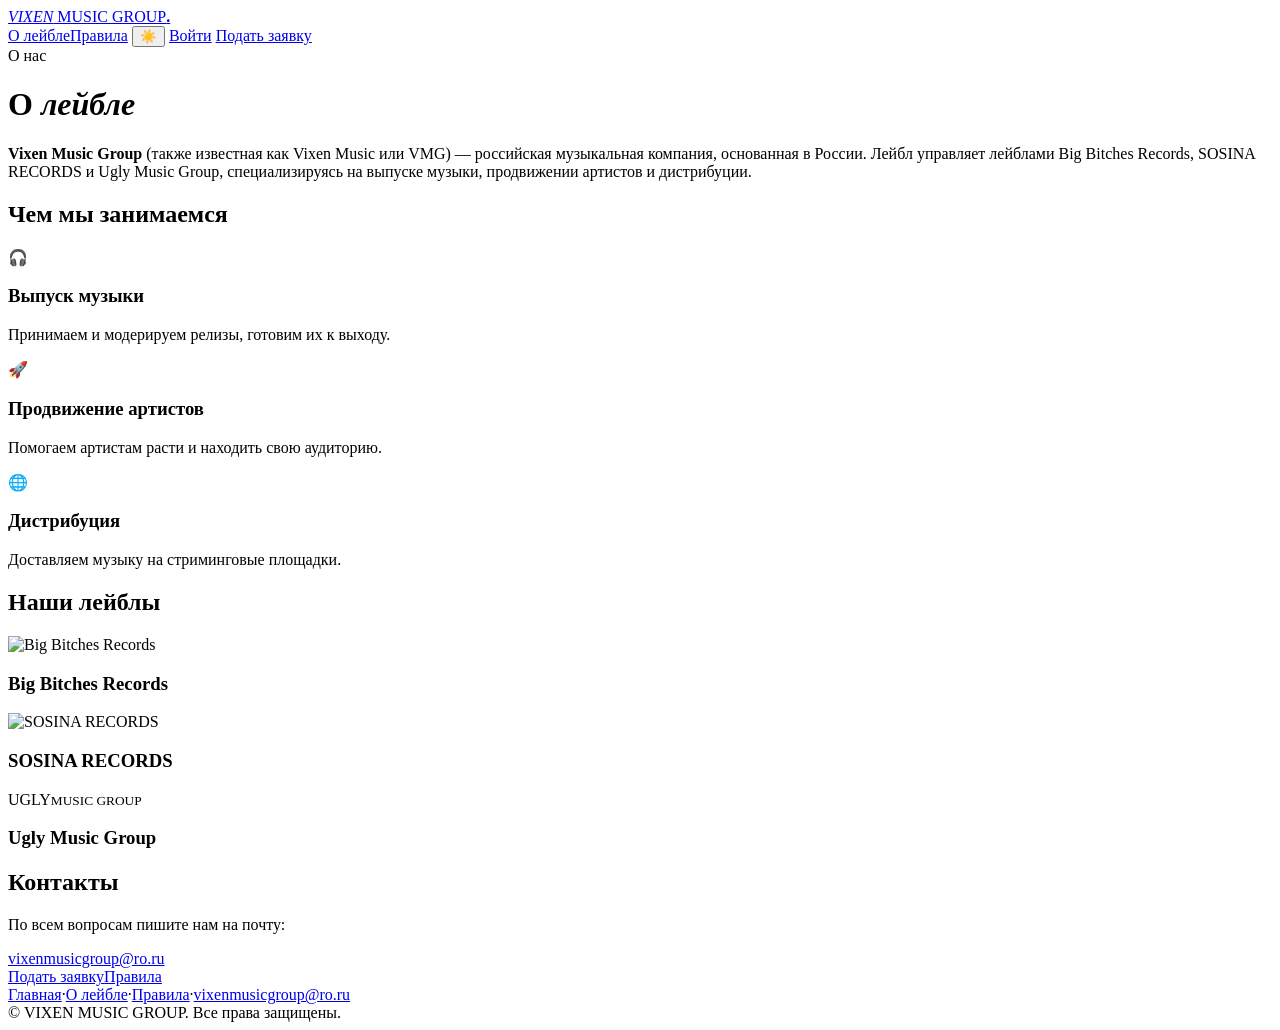
==== about.html @ 3c82d116 "Create about.html" ====
<!DOCTYPE html>
<html lang="ru">
<head>
<meta charset="utf-8">
<meta name="viewport" content="width=device-width, initial-scale=1">
<title>О лейбле — VIXEN MUSIC GROUP</title>
<script>try{document.documentElement.dataset.theme=localStorage.getItem("theme")||"dark"}catch(e){document.documentElement.dataset.theme="dark"}</script>
<link rel="stylesheet" href="https://fonts.googleapis.com/css2?family=Unbounded:wght@500;700;900&family=Inter:wght@400;500;600&display=swap">
<link rel="stylesheet" href="site.css">
</head>
<body>
<nav>
  <a href="index.html" class="brand"><i>VIXEN</i> MUSIC GROUP<b>.</b></a>
  <div class="links">
    <a href="about.html">О лейбле</a><a href="rules.html">Правила</a>
    <button class="btn btn-o sm" id="themeBtn" aria-label="Сменить тему">☀️</button>
    <a href="index.html#login" class="btn btn-o sm">Войти</a>
    <a href="index.html#apply" class="btn btn-y sm">Подать заявку</a>
  </div>
</nav>

<header class="ph"><span class="tag">О нас</span><h1>О <em>лейбле</em></h1></header>

<section><div class="lead rv"><p><b>Vixen Music Group</b> (также известная как Vixen Music или VMG) — российская музыкальная компания, основанная в России. Лейбл управляет лейблами Big Bitches Records, SOSINA RECORDS и Ugly Music Group, специализируясь на выпуске музыки, продвижении артистов и дистрибуции.</p></div></section>

<section>
  <h2 class="rv">Чем мы занимаемся</h2>
  <div class="grid">
    <div class="card rv"><div class="ic">🎧</div><h3>Выпуск музыки</h3><p>Принимаем и модерируем релизы, готовим их к выходу.</p></div>
    <div class="card rv"><div class="ic">🚀</div><h3>Продвижение артистов</h3><p>Помогаем артистам расти и находить свою аудиторию.</p></div>
    <div class="card rv"><div class="ic">🌐</div><h3>Дистрибуция</h3><p>Доставляем музыку на стриминговые площадки.</p></div>
  </div>
</section>

<section>
  <h2 class="rv">Наши лейблы</h2>
  <div class="grid">
    <div class="lbl rv"><div class="lg"><img src="logos/big-bitches-records.png" alt="Big Bitches Records" style="max-width:230px"></div><h3>Big Bitches Records</h3></div>
    <div class="lbl rv"><div class="lg"><img src="logos/sosina-records.png" alt="SOSINA RECORDS"></div><h3>SOSINA RECORDS</h3></div>
    <div class="lbl rv"><div class="lg ug"><span>UGLY<small>MUSIC GROUP</small></span></div><h3>Ugly Music Group</h3></div>
  </div>
</section>

<section id="contacts"><div class="band rv">
  <h2>Контакты</h2>
  <p>По всем вопросам пишите нам на почту:</p>
  <a class="m" href="mailto:vixenmusicgroup@ro.ru">vixenmusicgroup@ro.ru</a>
  <div class="row"><a href="index.html#apply" class="btn btn-y">Подать заявку</a><a href="rules.html" class="btn btn-o">Правила</a></div>
</div></section>

<footer><a href="index.html">Главная</a>·<a href="about.html">О лейбле</a>·<a href="rules.html">Правила</a>·<a href="mailto:vixenmusicgroup@ro.ru">vixenmusicgroup@ro.ru</a><br>© <span id="yr"></span> VIXEN MUSIC GROUP. Все права защищены.</footer>
<script src="site.js"></script>
</body>
</html>
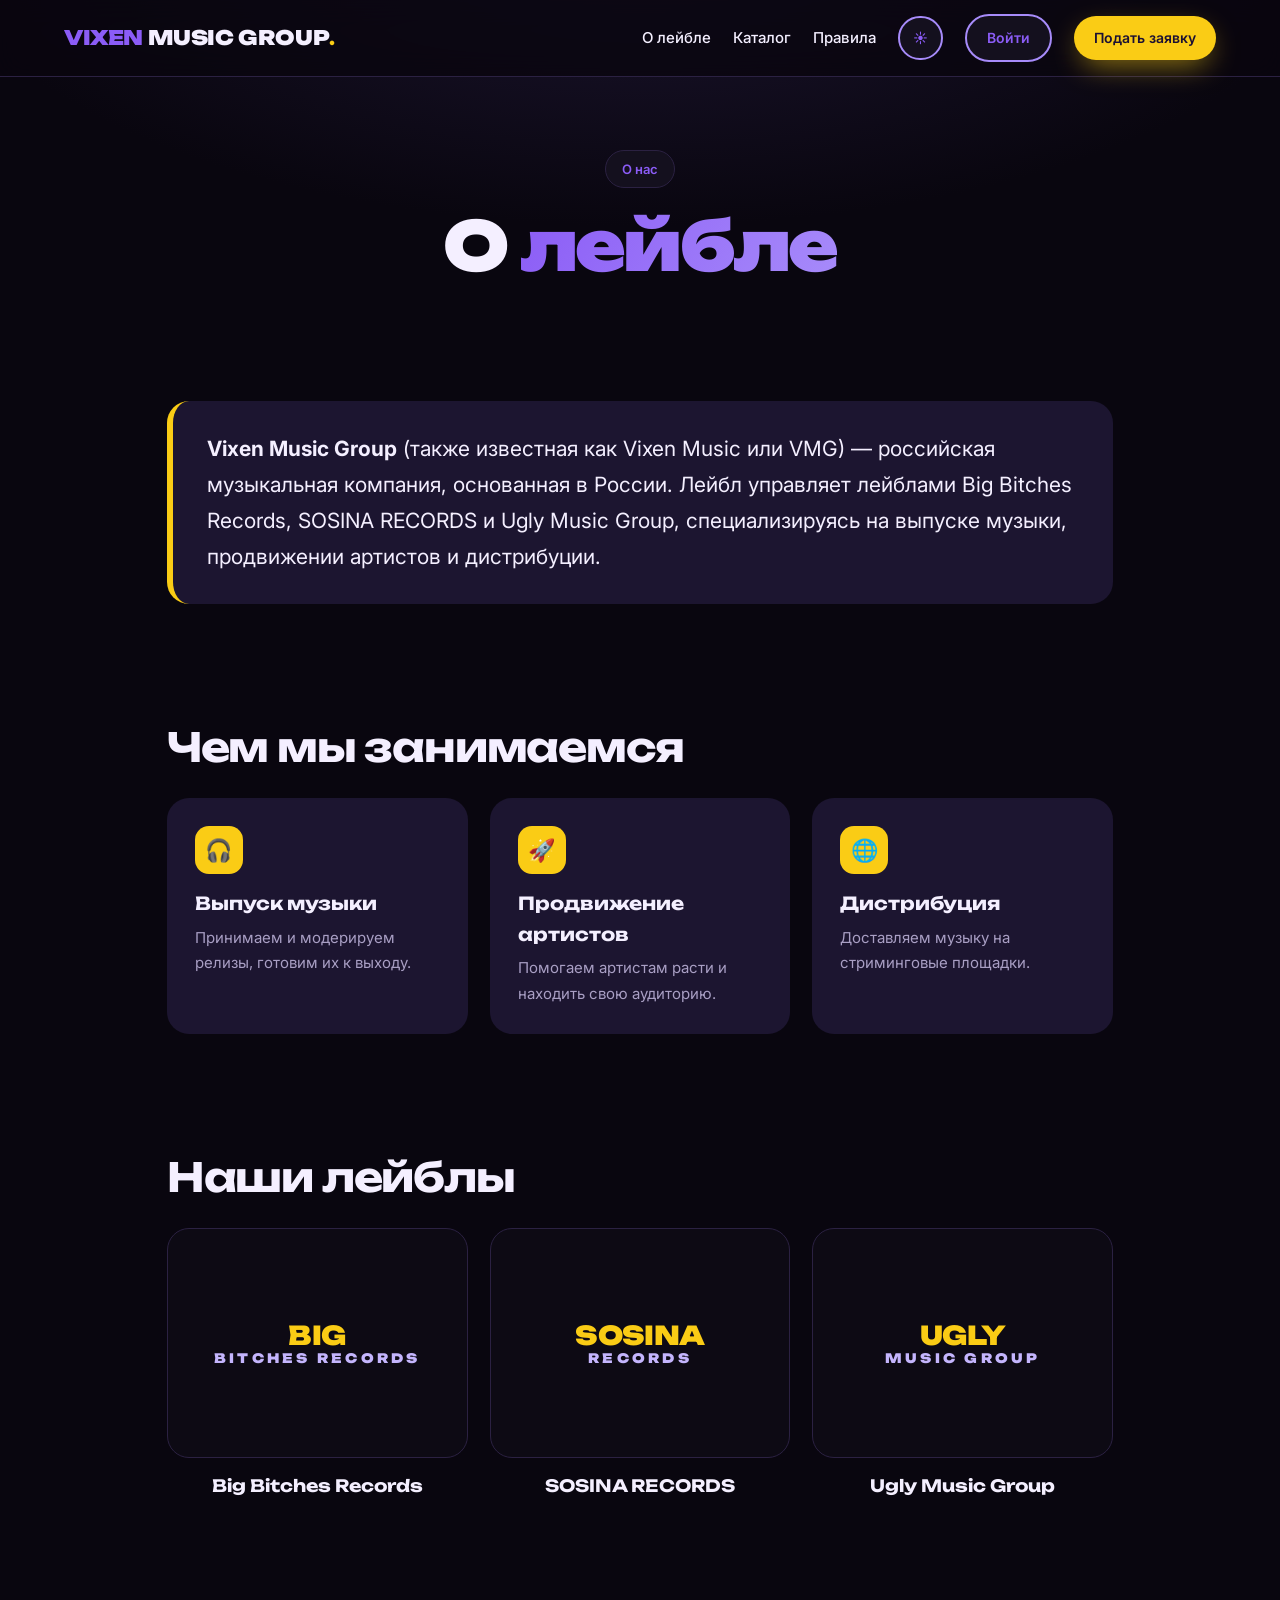
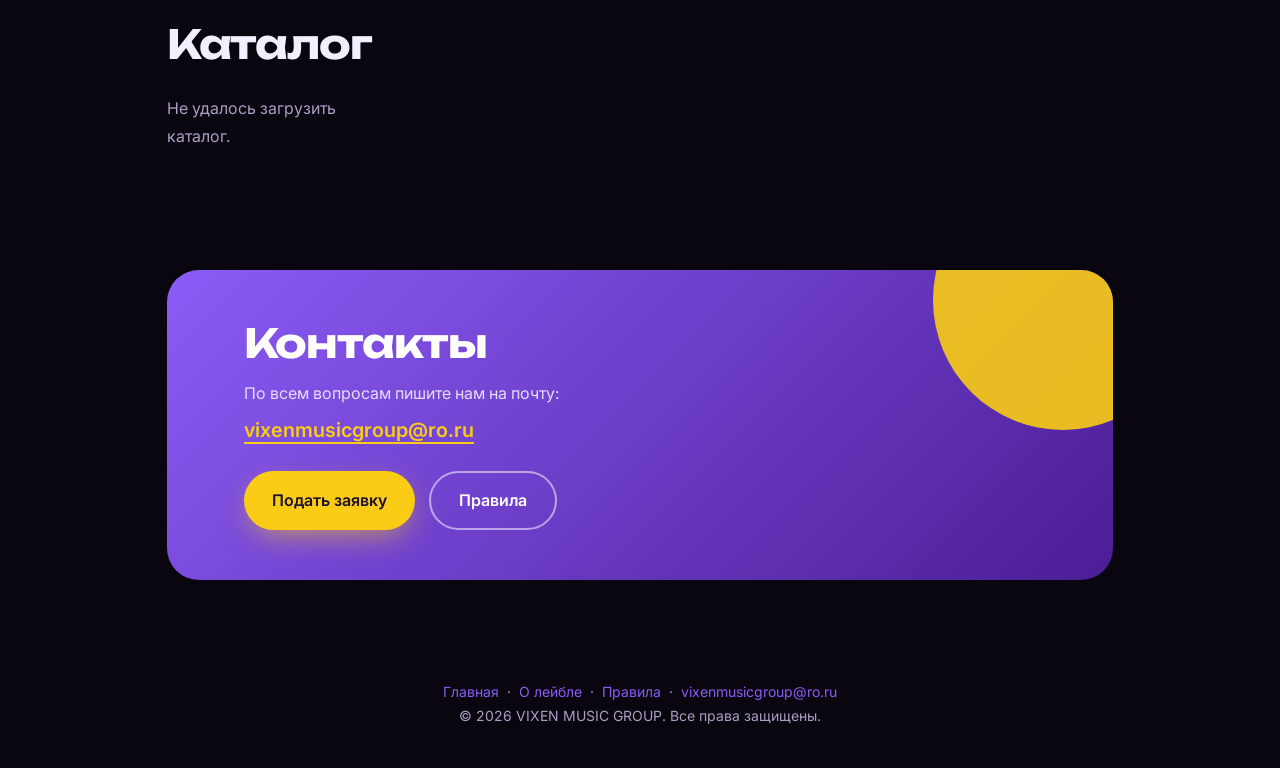
==== commit 6543c496: "Update about.html" ====
--- a/about.html
+++ b/about.html
@@ -12,7 +12,7 @@
 <nav>
   <a href="index.html" class="brand"><i>VIXEN</i> MUSIC GROUP<b>.</b></a>
   <div class="links">
-    <a href="about.html">О лейбле</a><a href="rules.html">Правила</a>
+    <a href="about.html">О лейбле</a><a href="about.html#catalog">Каталог</a><a href="rules.html">Правила</a>
     <button class="btn btn-o sm" id="themeBtn" aria-label="Сменить тему">☀️</button>
     <a href="index.html#login" class="btn btn-o sm">Войти</a>
     <a href="index.html#apply" class="btn btn-y sm">Подать заявку</a>
@@ -35,10 +35,15 @@
 <section>
   <h2 class="rv">Наши лейблы</h2>
   <div class="grid">
-    <div class="lbl rv"><div class="lg"><img src="logos/big-bitches-records.png" alt="Big Bitches Records" style="max-width:230px"></div><h3>Big Bitches Records</h3></div>
-    <div class="lbl rv"><div class="lg"><img src="logos/sosina-records.png" alt="SOSINA RECORDS"></div><h3>SOSINA RECORDS</h3></div>
+    <div class="lbl rv"><div class="lg ug"><span>BIG<small>BITCHES RECORDS</small></span></div><h3>Big Bitches Records</h3></div>
+    <div class="lbl rv"><div class="lg ug"><span>SOSINA<small>RECORDS</small></span></div><h3>SOSINA RECORDS</h3></div>
     <div class="lbl rv"><div class="lg ug"><span>UGLY<small>MUSIC GROUP</small></span></div><h3>Ugly Music Group</h3></div>
   </div>
+</section>
+
+<section id="catalog">
+  <h2>Каталог</h2>
+  <div class="catg" id="catGrid"><p class="emp">Загружаем каталог…</p></div>
 </section>
 
 <section id="contacts"><div class="band rv">
@@ -50,5 +55,16 @@
 
 <footer><a href="index.html">Главная</a>·<a href="about.html">О лейбле</a>·<a href="rules.html">Правила</a>·<a href="mailto:vixenmusicgroup@ro.ru">vixenmusicgroup@ro.ru</a><br>© <span id="yr"></span> VIXEN MUSIC GROUP. Все права защищены.</footer>
 <script src="site.js"></script>
+<script>
+(function(){
+  var URL_="https://eoxtvbnbdxukrgmgembx.supabase.co",KEY="sb_publishable_FYrTrkHQ76ITOKJCQnDepw_u95N7BTT",g=document.getElementById("catGrid");
+  function e(s){return String(s==null?"":s).replace(/[&<>"']/g,function(c){return{"&":"&amp;","<":"&lt;",">":"&gt;",'"':"&quot;","'":"&#39;"}[c]})}
+  fetch(URL_+"/rest/v1/catalog?select=*&order=release_date.desc",{headers:{apikey:KEY}}).then(function(r){return r.json()}).then(function(d){
+    if(!Array.isArray(d)||!d.length){g.innerHTML='<p class="emp">Каталог скоро пополнится.</p>';return}
+    g.innerHTML=d.map(function(c){var link=/^https?:\/\//i.test(c.bandlink)?c.bandlink:"#",dt=new Date(c.release_date).toLocaleDateString("ru-RU",{day:"numeric",month:"long",year:"numeric"});
+      return '<div class="cat"><img src="'+URL_+'/storage/v1/object/public/catalog/'+encodeURIComponent(c.cover_path)+'" alt="'+e(c.title)+'" loading="lazy"><div><h3>'+e(c.title)+'</h3><p>'+e(c.artist)+'</p><p>'+dt+'</p><a href="'+e(link)+'" target="_blank" rel="noopener">Слушать на BandLink →</a></div></div>'}).join("")
+  }).catch(function(){g.innerHTML='<p class="emp">Не удалось загрузить каталог.</p>'});
+})();
+</script>
 </body>
 </html>
--- a/site.css
+++ b/site.css
@@ -0,0 +1,38 @@
+:root{--bg:#fff;--card:#fff;--in:#faf8ff;--bd:#ece4fb;--nav:rgba(255,255,255,.75);--p:#6d28d9;--p2:#8b5cf6;--pl:#f3edff;--y:#facc15;--ink:#1b1033;--mut:#6b6485;--r:22px}
+:root[data-theme=dark]{color-scheme:dark;--bg:#09060f;--card:#14101e;--in:#100c19;--bd:#2b2142;--nav:rgba(9,6,15,.78);--p:#8b5cf6;--p2:#a78bfa;--pl:#1c1530;--ink:#f4efff;--mut:#a99fc4}
+*{box-sizing:border-box;margin:0}html{scroll-behavior:smooth}
+body{font-family:Inter,system-ui,sans-serif;color:var(--ink);background:var(--bg);overflow-x:hidden;line-height:1.7;transition:background .3s}
+h1,h2,h3,.brand{font-family:Unbounded,Inter,sans-serif}a{color:inherit;text-decoration:none}button{font:inherit;cursor:pointer;border:0}
+nav{position:fixed;inset:0 0 auto;z-index:20;display:flex;justify-content:space-between;align-items:center;padding:14px 5vw;background:var(--nav);backdrop-filter:blur(14px);border-bottom:1px solid var(--bd)}
+.brand{font-weight:900;font-size:20px;letter-spacing:-.02em;white-space:nowrap}.brand i{font-style:normal;color:var(--p)}.brand b{color:var(--y)}
+.links{display:flex;gap:22px;align-items:center;font-weight:500;font-size:15px}.links a:not(.btn):hover{color:var(--p)}
+.btn{display:inline-flex;align-items:center;gap:8px;padding:14px 28px;border-radius:99px;font-weight:600;transition:.3s cubic-bezier(.2,.8,.2,1)}
+.btn-y{background:var(--y);color:#1b1033;box-shadow:0 10px 30px -8px #facc15aa}.btn-y:hover{transform:translateY(-3px) scale(1.03)}
+.btn-o{background:var(--card);color:var(--p);border:2px solid var(--p2)}.btn-o:hover{background:var(--pl)}
+.sm{padding:10px 20px;font-size:14px}#themeBtn{padding:8px 13px}
+.ph{padding:150px 6vw 60px;text-align:center;position:relative;overflow:hidden;background:radial-gradient(1000px 420px at 50% -20%,var(--pl),var(--bg) 70%)}
+.tag{display:inline-block;padding:7px 16px;border-radius:99px;background:var(--card);border:1px solid var(--bd);font-size:13px;font-weight:600;color:var(--p);margin-bottom:22px}
+h1{font-size:clamp(34px,6vw,68px);line-height:1.05;font-weight:900;letter-spacing:-.04em}
+h1 em{font-style:normal;background:linear-gradient(120deg,var(--p),var(--p2));-webkit-background-clip:text;background-clip:text;color:transparent}
+section{padding:60px 6vw;max-width:1100px;margin:auto}
+h2{font-size:clamp(26px,4vw,40px);letter-spacing:-.03em;line-height:1.15;margin-bottom:28px}
+.lead{font-size:clamp(17px,2.2vw,21px);background:var(--pl);border-left:6px solid var(--y);border-radius:var(--r);padding:30px 34px}
+.grid{display:grid;grid-template-columns:repeat(auto-fit,minmax(250px,1fr));gap:22px}
+.card{padding:28px;border-radius:var(--r);background:var(--pl);transition:.4s cubic-bezier(.2,.8,.2,1)}.card:hover{transform:translateY(-6px);box-shadow:0 24px 50px -22px #6d28d977}
+.card .ic{width:48px;height:48px;border-radius:14px;display:grid;place-items:center;background:var(--y);font-size:22px;margin-bottom:14px}.card h3{font-size:18px;margin-bottom:6px}.card p{color:var(--mut);font-size:15px}
+.lbl{text-align:center}.lbl h3{font-size:17px;margin-top:14px}.lbl p{color:var(--mut);font-size:14px}
+.lg{background:#fff;border-radius:var(--r);height:230px;display:grid;place-items:center;padding:18px;border:1px solid var(--bd);transition:.4s}.lbl:hover .lg{transform:translateY(-6px);box-shadow:0 24px 50px -22px #6d28d977}
+.lg img{max-width:100%;max-height:100%;object-fit:contain}.lg.ug{background:#0d0a14}.ug span{font-family:Unbounded;font-weight:900;font-size:26px;line-height:1.2;color:var(--y);letter-spacing:-.02em}.ug small{display:block;font-size:13px;color:#c4b5fd;letter-spacing:.25em}
+.band{background:linear-gradient(135deg,var(--p),#4c1d95);color:#fff;border-radius:32px;padding:50px 6vw;position:relative;overflow:hidden}
+.band:after{content:"";position:absolute;width:260px;height:260px;border-radius:50%;background:var(--y);right:-80px;top:-100px;opacity:.9}.band>*{position:relative;z-index:1}
+.band h2{margin-bottom:14px}.band p{color:#e6dcff;margin-bottom:6px}.band a.m{color:var(--y);font-weight:600;font-size:20px;border-bottom:2px solid var(--y)}
+.band .row{display:flex;gap:14px;flex-wrap:wrap;margin-top:24px}.band .btn-o{background:transparent;color:#fff;border-color:#ffffff88}.band .btn-o:hover{background:#ffffff22}
+.doc{max-width:820px}.doc h3{font-size:19px;margin:34px 0 10px;color:var(--p)}.doc p,.doc li{color:var(--mut)}.doc ul{padding-left:22px;margin:8px 0}.doc li{margin:4px 0}.doc b{color:var(--ink)}
+.note{background:var(--pl);border-radius:16px;padding:16px 20px;font-size:14px;color:var(--mut);margin-top:34px}
+footer{text-align:center;padding:40px 6vw;color:var(--mut);font-size:14px}footer a{color:var(--p);margin:0 8px}
+.rv{opacity:0;transform:translateY(30px);transition:1s cubic-bezier(.2,.8,.2,1)}.rv.on{opacity:1;transform:none}
+@media(max-width:700px){.links a:not(.btn){display:none}.brand{font-size:13px}}
+@media(prefers-reduced-motion:reduce){*{transition:none!important}.rv{opacity:1;transform:none}}
+.catg{display:grid;grid-template-columns:repeat(auto-fill,minmax(210px,1fr));gap:22px}.emp{color:var(--mut)}
+.cat{background:var(--card);border:1px solid var(--bd);border-radius:20px;overflow:hidden;transition:.4s cubic-bezier(.2,.8,.2,1)}.cat:hover{transform:translateY(-6px);box-shadow:0 24px 50px -22px #6d28d977}
+.cat img{width:100%;aspect-ratio:1;object-fit:cover;display:block;background:var(--pl)}.cat div{padding:16px}.cat h3{font-size:16px;line-height:1.3}.cat p{color:var(--mut);font-size:14px}.cat a{display:inline-block;margin-top:10px;color:var(--p);font-weight:600;font-size:14px}
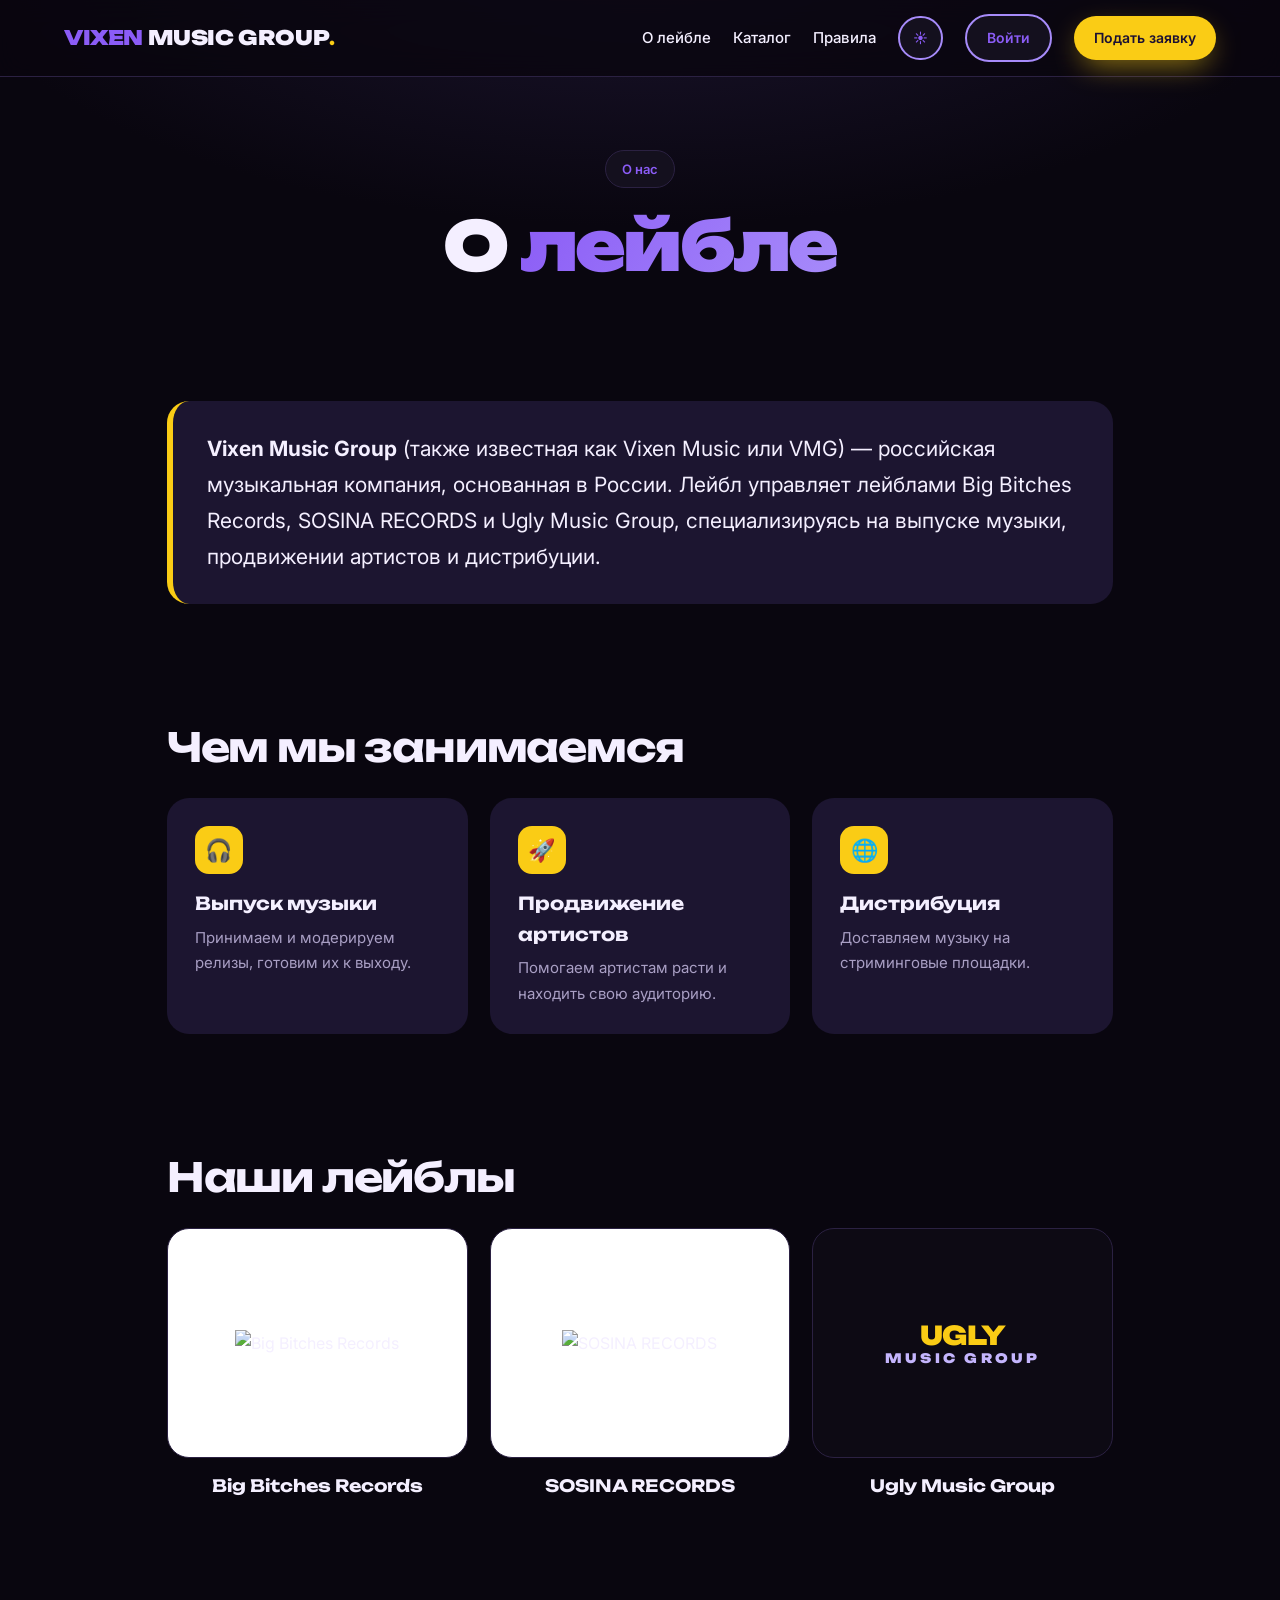
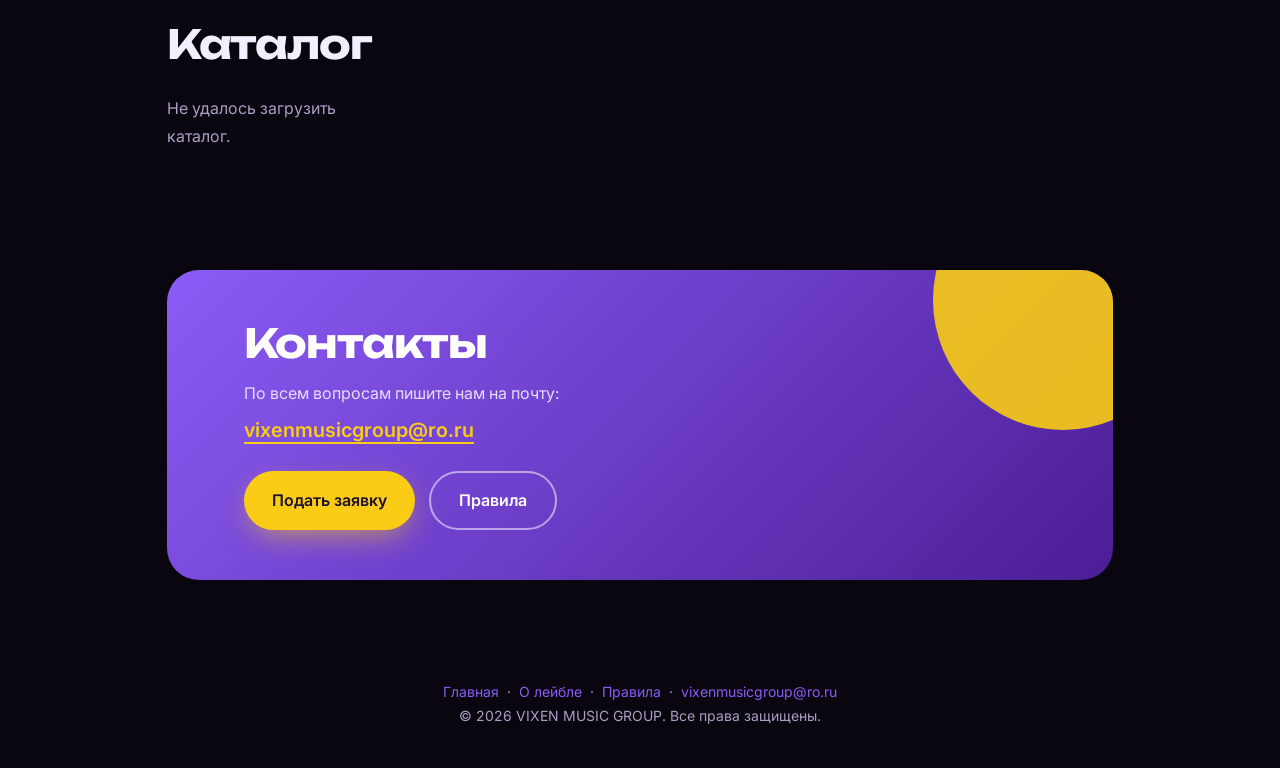
==== commit 5ca20940: "Update about.html" ====
--- a/about.html
+++ b/about.html
@@ -7,6 +7,8 @@
 <script>try{document.documentElement.dataset.theme=localStorage.getItem("theme")||"dark"}catch(e){document.documentElement.dataset.theme="dark"}</script>
 <link rel="stylesheet" href="https://fonts.googleapis.com/css2?family=Unbounded:wght@500;700;900&family=Inter:wght@400;500;600&display=swap">
 <link rel="stylesheet" href="site.css">
+<link rel="stylesheet" href="halloween.css">
+<script src="halloween.js"></script>
 </head>
 <body>
 <nav>
@@ -35,8 +37,8 @@
 <section>
   <h2 class="rv">Наши лейблы</h2>
   <div class="grid">
-    <div class="lbl rv"><div class="lg ug"><span>BIG<small>BITCHES RECORDS</small></span></div><h3>Big Bitches Records</h3></div>
-    <div class="lbl rv"><div class="lg ug"><span>SOSINA<small>RECORDS</small></span></div><h3>SOSINA RECORDS</h3></div>
+    <div class="lbl rv"><div class="lg"><img src="logos/big-bitches-records.png" alt="Big Bitches Records" style="max-width:230px"></div><h3>Big Bitches Records</h3></div>
+    <div class="lbl rv"><div class="lg"><img src="logos/sosina-records.png" alt="SOSINA RECORDS"></div><h3>SOSINA RECORDS</h3></div>
     <div class="lbl rv"><div class="lg ug"><span>UGLY<small>MUSIC GROUP</small></span></div><h3>Ugly Music Group</h3></div>
   </div>
 </section>
--- a/halloween.css
+++ b/halloween.css
@@ -0,0 +1,23 @@
+/* Хэллоуин-тема: действует только когда у <html> есть data-season="halloween" */
+:root[data-season=halloween]{color-scheme:dark;--bg:#07030c;--card:#12091c;--in:#0d0614;--bd:#34204f;--nav:rgba(7,3,12,.82);--p:#a855f7;--p2:#c084fc;--pl:#1c0f2e;--y:#ff7a18;--ink:#fbf1e6;--mut:#b9a5cc}
+[data-season=halloween] body{background:radial-gradient(900px 500px at 50% 110%,#ff7a1826,transparent 60%) fixed,var(--bg)}
+[data-season=halloween] ::selection{background:#ff7a18;color:#12031f}
+[data-season=halloween] #themeBtn{display:none}
+[data-season=halloween] nav{top:28px}
+[data-season=halloween] .brand,[data-season=halloween] .logo{font-family:Creepster,Unbounded,sans-serif;letter-spacing:.08em;text-shadow:0 0 18px #ff7a1899;animation:hwfl 6s infinite}
+[data-season=halloween] h1 em{background:linear-gradient(120deg,#ff7a18,#a855f7);-webkit-background-clip:text;background-clip:text;color:transparent}
+[data-season=halloween] .btn-y{background:linear-gradient(135deg,#ff7a18,#ff9f43);box-shadow:0 10px 34px -8px #ff7a18bb}
+[data-season=halloween] .hero:after,[data-season=halloween] .ph:after{content:"";position:absolute;left:0;right:0;bottom:0;height:35%;background:linear-gradient(transparent,#ff7a1822);pointer-events:none}
+[data-season=halloween] .marq{background:linear-gradient(90deg,#ff7a18,#a855f7);color:#12031f}[data-season=halloween] .marq span{color:#12031f}
+[data-season=halloween] .band,[data-season=halloween] .agh{background:linear-gradient(135deg,#3b0f5c,#12031f)}
+[data-season=halloween] .tag{border-color:#ff7a1866;color:#ff9f43}
+[data-season=halloween] .card:hover,[data-season=halloween] .cat:hover{box-shadow:0 24px 50px -22px #ff7a1888}
+#hwbar{position:fixed;top:0;left:0;right:0;height:28px;z-index:31;background:linear-gradient(90deg,#ff7a18,#a855f7);color:#12031f;font-size:13px;font-weight:700;text-align:center;line-height:28px;letter-spacing:.04em}
+#hw{position:fixed;inset:0;z-index:35;pointer-events:none;overflow:hidden}
+#hw span{position:absolute;bottom:-60px;opacity:.28;animation:hwf linear infinite}
+@keyframes hwf{0%{transform:translate(0,0) rotate(0)}50%{transform:translate(30px,-55vh) rotate(12deg)}100%{transform:translate(-20px,-120vh) rotate(-10deg)}}
+#hws{position:absolute;top:28px;right:7vw;display:flex;flex-direction:column;align-items:center;transform-origin:top center;animation:hwsw 4s ease-in-out infinite}
+#hws i{width:2px;height:120px;background:#ffffff66}#hws b{font-size:32px;margin-top:-6px;font-weight:400}
+@keyframes hwsw{0%,100%{transform:rotate(-6deg)}50%{transform:rotate(6deg)}}
+@keyframes hwfl{0%,91%,100%{opacity:1}93%{opacity:.55}95%{opacity:1}97%{opacity:.7}}
+@media(prefers-reduced-motion:reduce){#hw span,#hws,[data-season=halloween] .brand,[data-season=halloween] .logo{animation:none!important}}
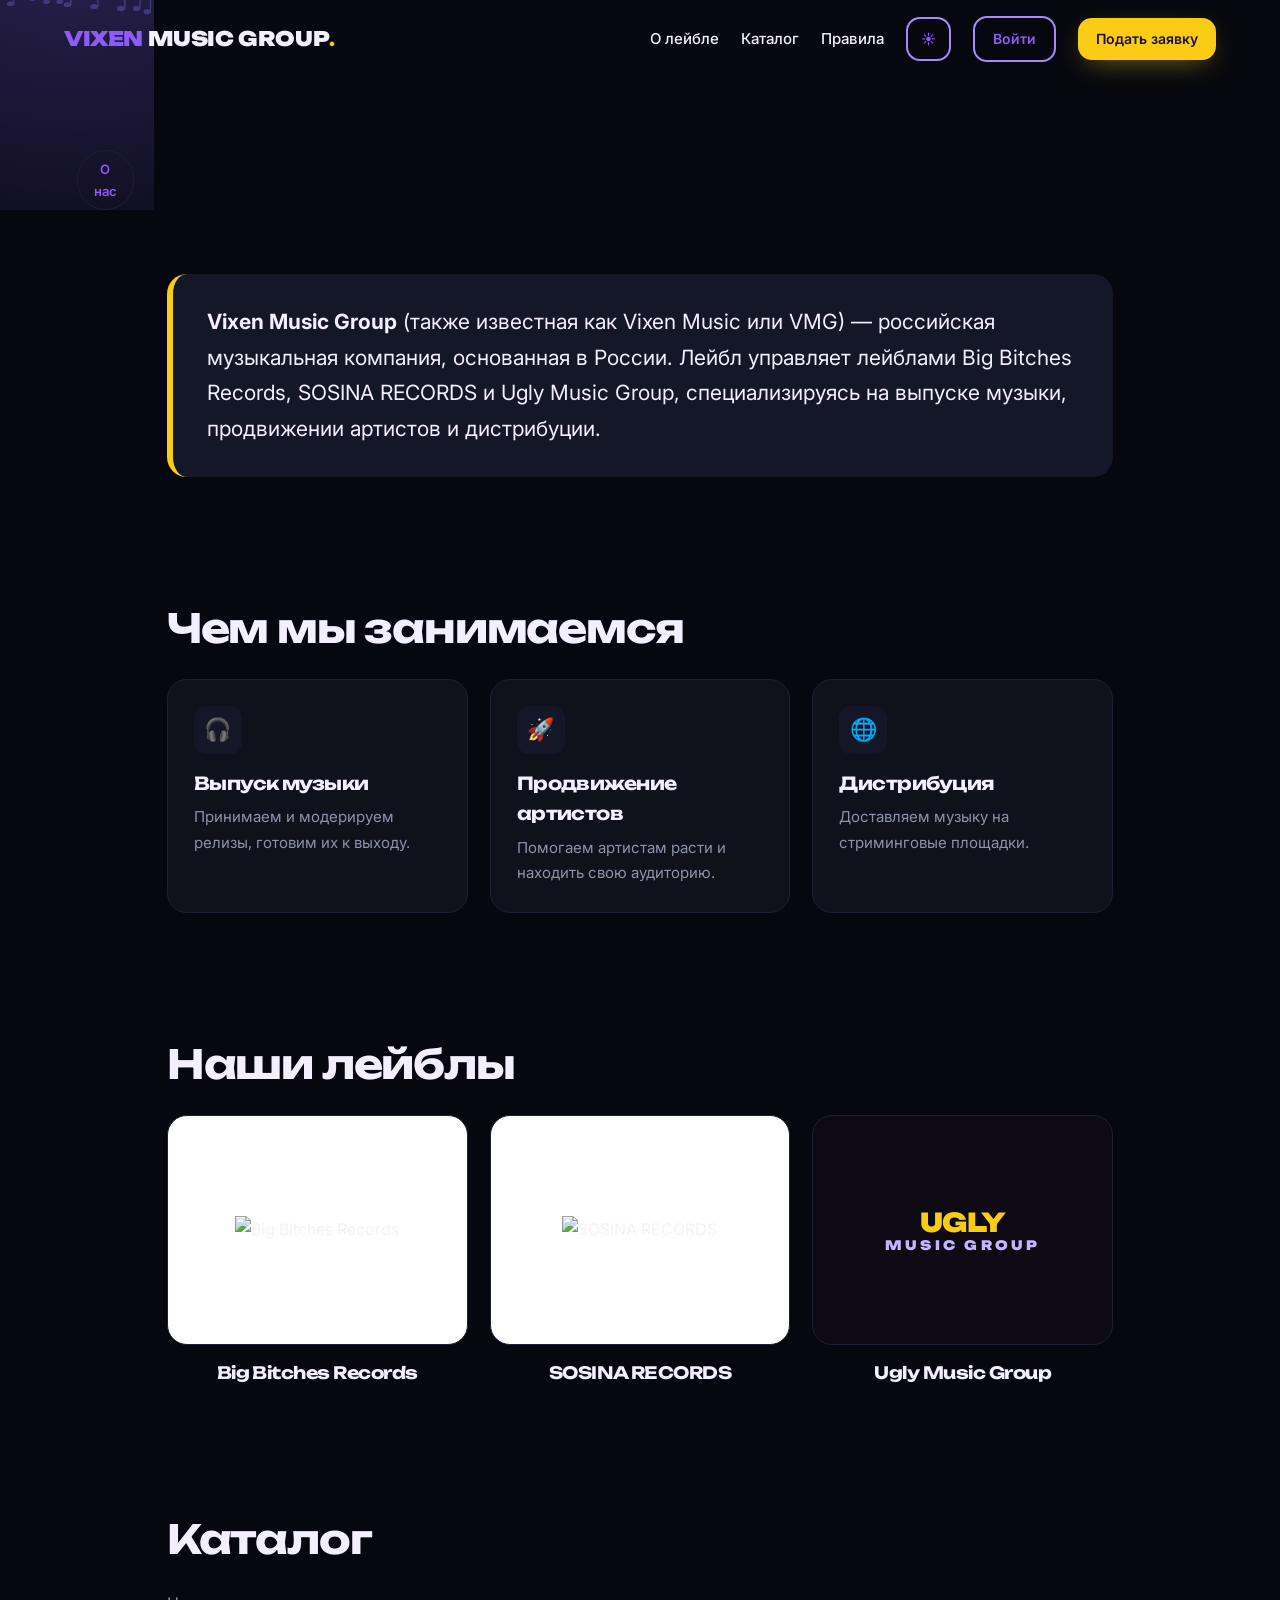
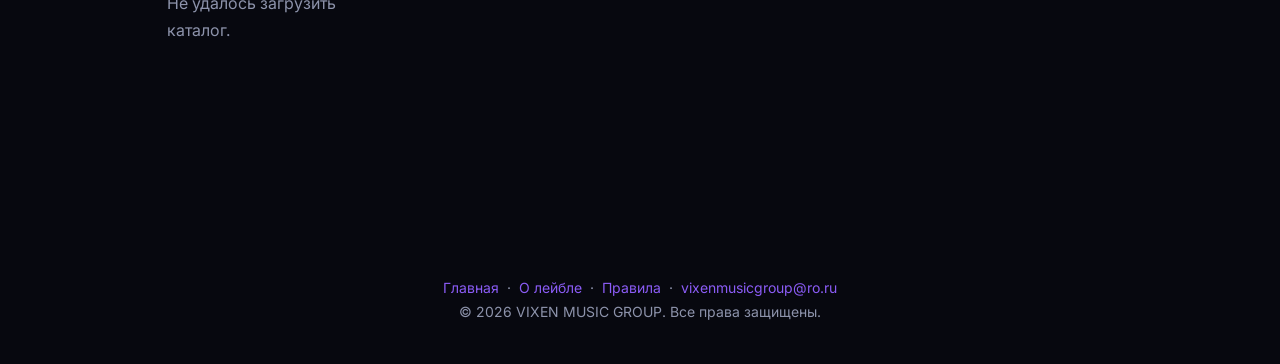
==== commit 3153aec4: "Update about.html" ====
--- a/about.html
+++ b/about.html
@@ -7,6 +7,8 @@
 <script>try{document.documentElement.dataset.theme=localStorage.getItem("theme")||"dark"}catch(e){document.documentElement.dataset.theme="dark"}</script>
 <link rel="stylesheet" href="https://fonts.googleapis.com/css2?family=Unbounded:wght@500;700;900&family=Inter:wght@400;500;600&display=swap">
 <link rel="stylesheet" href="site.css">
+<link rel="stylesheet" href="airy.css">
+<script src="airy.js"></script>
 <link rel="stylesheet" href="halloween.css">
 <script src="halloween.js"></script>
 </head>
--- a/airy.css
+++ b/airy.css
@@ -0,0 +1,37 @@
+/* «Воздушный» дизайн — единый стиль сайта. Вернуть прежний вид: удалите из <head> строки с airy.css и airy.js */
+:root{--bg:#fbfaff;--card:#fff;--in:#f7f5ff;--bd:#ebe7f7;--pl:#f3f0ff;--mut:#6f6a86;--nav:rgba(251,250,255,.72);--p:#7c5cf0;--p2:#a78bfa;--r:20px}
+:root[data-theme=dark]{--bg:#07080f;--card:#0f111b;--in:#0b0d16;--bd:#1c2030;--pl:#141728;--mut:#8d93ab;--nav:rgba(7,8,15,.65)}
+body{font-family:Inter,system-ui,sans-serif}
+h1,h2,h3{letter-spacing:-.03em}
+nav{background:transparent;backdrop-filter:none;border-bottom:1px solid transparent;padding:16px 5vw;transition:.3s}
+nav.sc{background:var(--nav);backdrop-filter:blur(16px);border-bottom-color:var(--bd)}
+.btn{border-radius:14px;padding:13px 24px;font-weight:600}.sm{padding:9px 18px}.btn-o{background:transparent}.btn-y{box-shadow:0 8px 28px -10px #facc1599}
+/* главная */
+header.hero,header.ph{background:radial-gradient(900px 520px at 50% -12%,#7c5cf044,transparent 70%),var(--bg)}
+.hero{min-height:88vh}.hc h1{font-size:clamp(40px,7vw,88px);font-weight:800;letter-spacing:-.045em;line-height:1.04}
+h1 u{background:none}h1 em{background:linear-gradient(120deg,#c4b5fd,#7c5cf0);-webkit-background-clip:text;background-clip:text;color:transparent}
+.hero p{color:var(--mut);max-width:520px}.tag{background:transparent}
+.blob{opacity:.2;filter:blur(100px)}.b2{display:none}
+.chips{display:flex;gap:10px;justify-content:center;flex-wrap:wrap;margin-top:40px}
+.chips span{padding:8px 16px;border:1px solid var(--bd);border-radius:99px;background:var(--card);font-size:14px;color:var(--mut)}
+section{padding:64px 6vw}section h2{font-size:clamp(26px,3.6vw,40px)}.sub{color:var(--mut)}
+.card,.card:nth-child(2){background:var(--card);color:var(--ink);border:1px solid var(--bd);border-radius:var(--r);padding:26px}.card:nth-child(2) p{color:var(--mut)}.card:hover{transform:translateY(-4px);box-shadow:0 18px 40px -24px #7c5cf0aa}
+.card .ic{background:var(--pl);color:var(--p);border-radius:12px;font-weight:700}
+.cta2{text-align:center;max-width:720px;margin:auto;padding:80px 6vw 90px;background:radial-gradient(420px 200px at 50% 40%,#7c5cf033,transparent)}
+.marq,.band{display:none}
+#nts{position:absolute;inset:0;overflow:hidden;pointer-events:none}.nt{position:absolute;top:-30px;color:#8b7cf6;opacity:.3;animation:ntf linear infinite}
+@keyframes ntf{to{transform:translateY(110vh) rotate(25deg)}}@media(prefers-reduced-motion:reduce){.nt{animation:none}}
+/* кабинет: компактный */
+.cl{grid-template-columns:210px 1fr}aside{padding:18px 12px;gap:3px}aside .brand{font-size:13px;margin-bottom:14px}.sb{padding:10px 14px;font-size:14px;border-radius:12px}
+.cm{padding:26px 4vw}.cm h2{font-size:24px;letter-spacing:-.02em}.cm h3{font-size:16px}.cm .sub{margin-bottom:18px;font-size:14px}
+.st2{gap:12px;margin:16px 0 24px;grid-template-columns:repeat(4,1fr)}@media(max-width:700px){.st2{grid-template-columns:repeat(2,1fr)}}
+.sc{padding:16px 18px;border-radius:16px}.sc b{font-size:24px}.sc span{font-size:13px}
+.sc.w{background:linear-gradient(135deg,#7c5cf033,var(--card));color:var(--ink)}.sc.w b{font-size:16px}.sc.w span{color:var(--mut)}
+.rl{padding:10px 14px;border-radius:14px;margin-bottom:8px;gap:12px}.rl .btn.sm{padding:7px 14px;font-size:13px}.rl img,.ph{width:46px;height:46px}
+.tb{margin-bottom:20px}.tb h4{font-size:14px}.bd{padding:4px 12px;font-size:12px}
+#relForm,#albForm,#tkForm,#agForm,#catForm{padding:20px;border-radius:18px}.md{padding:26px;border-radius:22px}
+.cm input:not([type=checkbox]):not([type=radio]),.cm select,.cm textarea,.md input:not([type=checkbox]):not([type=radio]),.md select,.md textarea{padding:10px 14px;border-radius:12px}
+.cm label,.md label{margin:10px 0 4px;font-size:12.5px}.hint{font-size:12px}
+#relForm h4,#albForm h4{margin:22px 0 2px;font-size:14px}.trk{padding:16px;border-radius:16px}
+.ah{padding:12px 4vw}.ab{padding:22px 4vw}.agh{padding:24px;border-radius:22px}.stp{padding:14px}.agt{padding:20px}
+@media(max-width:800px){.cl{grid-template-columns:1fr}}
--- a/halloween.css
+++ b/halloween.css
@@ -1,23 +1,20 @@
-/* Хэллоуин-тема: действует только когда у <html> есть data-season="halloween" */
-:root[data-season=halloween]{color-scheme:dark;--bg:#07030c;--card:#12091c;--in:#0d0614;--bd:#34204f;--nav:rgba(7,3,12,.82);--p:#a855f7;--p2:#c084fc;--pl:#1c0f2e;--y:#ff7a18;--ink:#fbf1e6;--mut:#b9a5cc}
-[data-season=halloween] body{background:radial-gradient(900px 500px at 50% 110%,#ff7a1826,transparent 60%) fixed,var(--bg)}
-[data-season=halloween] ::selection{background:#ff7a18;color:#12031f}
+/* Хэллоуин в «воздушном» стиле. Работает только когда у <html> есть data-season="halloween" */
+:root[data-season=halloween]{color-scheme:dark;--bg:#09050f;--card:#120a1b;--in:#0e0716;--bd:#2c1b44;--nav:rgba(9,5,15,.65);--p:#a78bfa;--p2:#c4b5fd;--pl:#1a1029;--y:#ff8a2a;--ink:#f8efe6;--mut:#b2a3c6}
+[data-season=halloween] header.hero,[data-season=halloween] header.ph{background:radial-gradient(900px 520px at 50% -12%,#a78bfa44,transparent 70%),radial-gradient(760px 240px at 50% 70%,#ff8a2a33,transparent 70%),var(--bg)}
 [data-season=halloween] #themeBtn{display:none}
-[data-season=halloween] nav{top:28px}
-[data-season=halloween] .brand,[data-season=halloween] .logo{font-family:Creepster,Unbounded,sans-serif;letter-spacing:.08em;text-shadow:0 0 18px #ff7a1899;animation:hwfl 6s infinite}
-[data-season=halloween] h1 em{background:linear-gradient(120deg,#ff7a18,#a855f7);-webkit-background-clip:text;background-clip:text;color:transparent}
-[data-season=halloween] .btn-y{background:linear-gradient(135deg,#ff7a18,#ff9f43);box-shadow:0 10px 34px -8px #ff7a18bb}
-[data-season=halloween] .hero:after,[data-season=halloween] .ph:after{content:"";position:absolute;left:0;right:0;bottom:0;height:35%;background:linear-gradient(transparent,#ff7a1822);pointer-events:none}
-[data-season=halloween] .marq{background:linear-gradient(90deg,#ff7a18,#a855f7);color:#12031f}[data-season=halloween] .marq span{color:#12031f}
-[data-season=halloween] .band,[data-season=halloween] .agh{background:linear-gradient(135deg,#3b0f5c,#12031f)}
-[data-season=halloween] .tag{border-color:#ff7a1866;color:#ff9f43}
-[data-season=halloween] .card:hover,[data-season=halloween] .cat:hover{box-shadow:0 24px 50px -22px #ff7a1888}
-#hwbar{position:fixed;top:0;left:0;right:0;height:28px;z-index:31;background:linear-gradient(90deg,#ff7a18,#a855f7);color:#12031f;font-size:13px;font-weight:700;text-align:center;line-height:28px;letter-spacing:.04em}
+[data-season=halloween] ::selection{background:#ff8a2a;color:#12031f}
+[data-season=halloween] .brand,[data-season=halloween] .logo{font-family:Creepster,Unbounded,sans-serif;letter-spacing:.08em;text-shadow:0 0 16px #ff8a2a88}
+[data-season=halloween] h1 em{background:linear-gradient(120deg,#ff8a2a,#c4b5fd);-webkit-background-clip:text;background-clip:text;color:transparent}
+[data-season=halloween] .btn-y{background:linear-gradient(135deg,#ff8a2a,#ffa552);box-shadow:0 8px 28px -10px #ff8a2acc}
+[data-season=halloween] .tag{border-color:#ff8a2a55;color:#ffa552}
+[data-season=halloween] .card:hover{box-shadow:0 18px 40px -24px #ff8a2a99}
+[data-season=halloween] .cta2{background:radial-gradient(420px 200px at 50% 40%,#ff8a2a2e,transparent)}
+[data-season=halloween] .agh{background:radial-gradient(500px 200px at 80% 0,#ff8a2a33,transparent),linear-gradient(135deg,#2a1346,#12031f)}
+#hwbar{position:fixed;left:14px;bottom:14px;z-index:36;padding:6px 14px;border-radius:99px;background:#ff8a2a1f;border:1px solid #ff8a2a66;color:#ffb27a;font-size:12px;font-weight:600;backdrop-filter:blur(8px)}
 #hw{position:fixed;inset:0;z-index:35;pointer-events:none;overflow:hidden}
-#hw span{position:absolute;bottom:-60px;opacity:.28;animation:hwf linear infinite}
-@keyframes hwf{0%{transform:translate(0,0) rotate(0)}50%{transform:translate(30px,-55vh) rotate(12deg)}100%{transform:translate(-20px,-120vh) rotate(-10deg)}}
-#hws{position:absolute;top:28px;right:7vw;display:flex;flex-direction:column;align-items:center;transform-origin:top center;animation:hwsw 4s ease-in-out infinite}
-#hws i{width:2px;height:120px;background:#ffffff66}#hws b{font-size:32px;margin-top:-6px;font-weight:400}
-@keyframes hwsw{0%,100%{transform:rotate(-6deg)}50%{transform:rotate(6deg)}}
-@keyframes hwfl{0%,91%,100%{opacity:1}93%{opacity:.55}95%{opacity:1}97%{opacity:.7}}
-@media(prefers-reduced-motion:reduce){#hw span,#hws,[data-season=halloween] .brand,[data-season=halloween] .logo{animation:none!important}}
+#hw span{position:absolute;bottom:-60px;opacity:.16;animation:hwf linear infinite}
+@keyframes hwf{0%{transform:translate(0,0) rotate(0)}50%{transform:translate(24px,-55vh) rotate(10deg)}100%{transform:translate(-16px,-120vh) rotate(-8deg)}}
+#hws{position:absolute;top:0;right:8vw;display:flex;flex-direction:column;align-items:center;transform-origin:top center;animation:hwsw 5s ease-in-out infinite;opacity:.85}
+#hws i{width:1px;height:90px;background:#ffffff55}#hws b{font-size:24px;margin-top:-4px;font-weight:400}
+@keyframes hwsw{0%,100%{transform:rotate(-5deg)}50%{transform:rotate(5deg)}}
+@media(prefers-reduced-motion:reduce){#hw span,#hws{animation:none!important}}
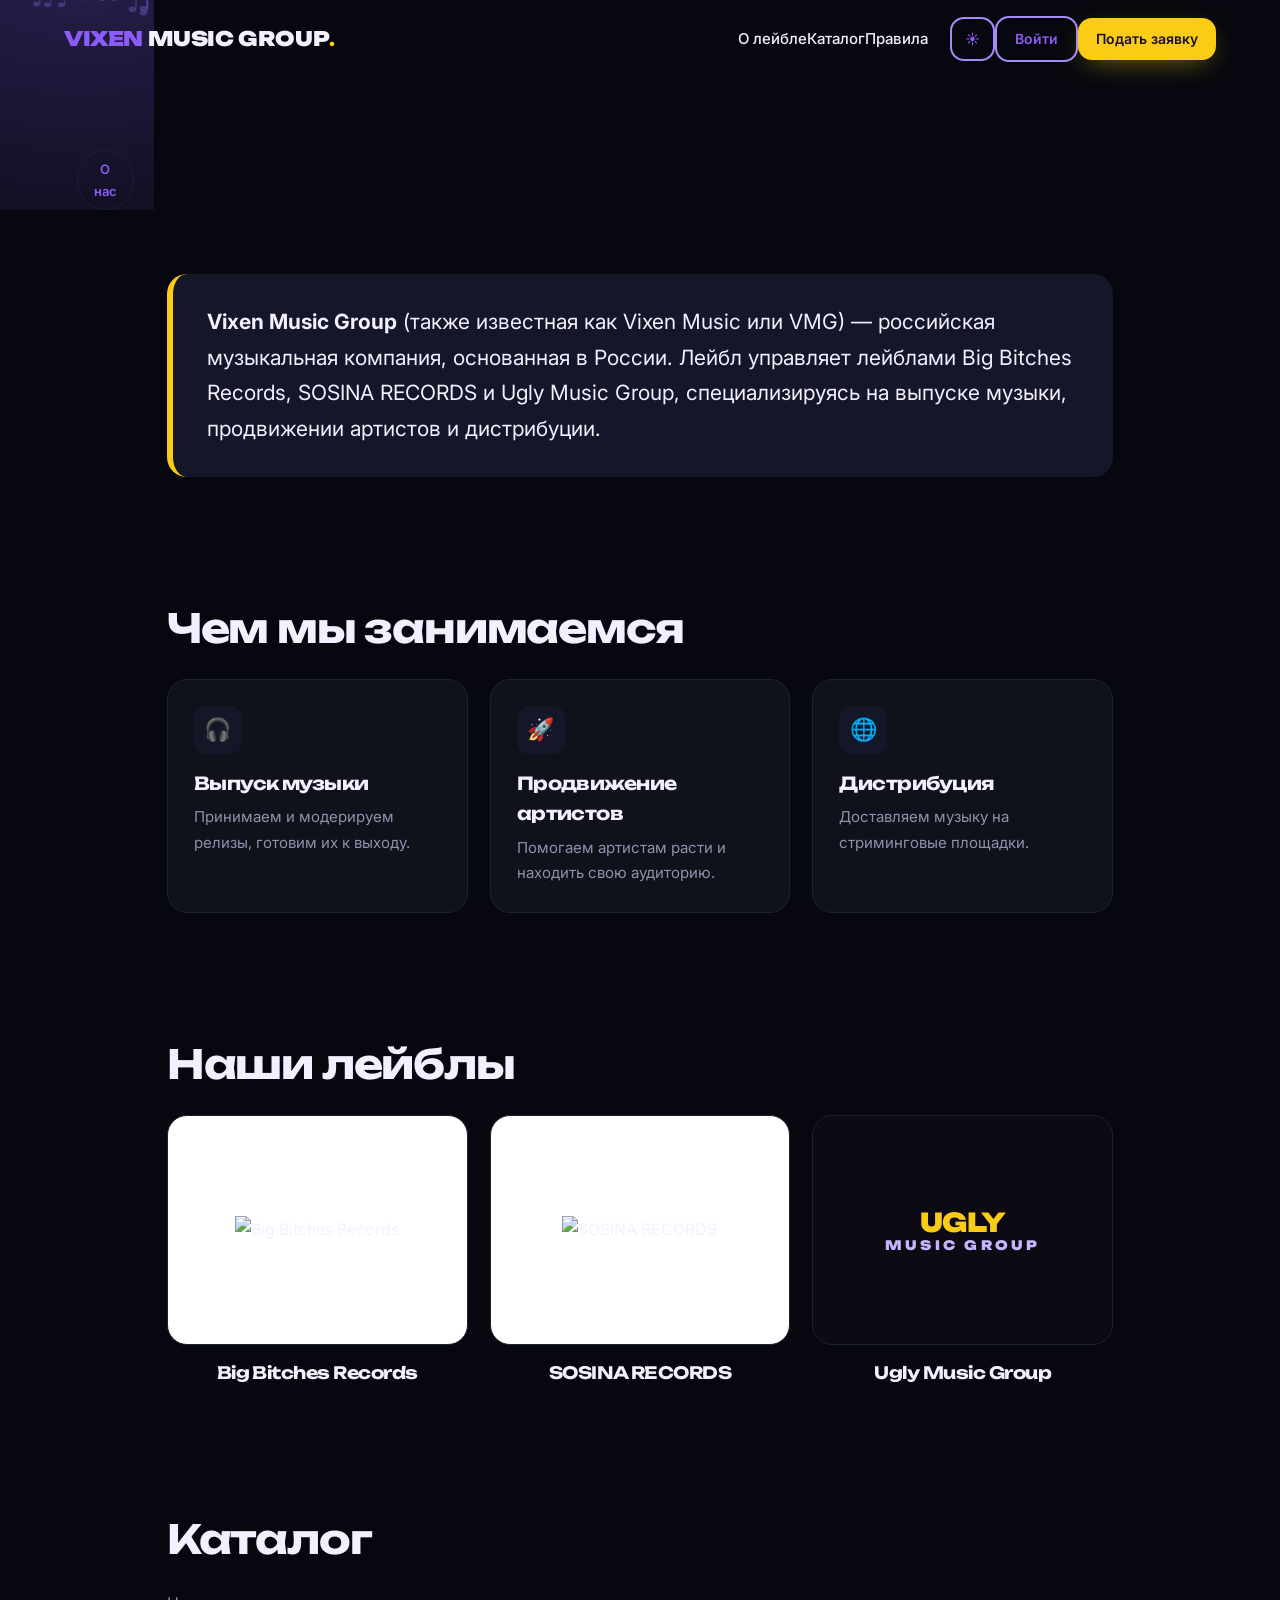
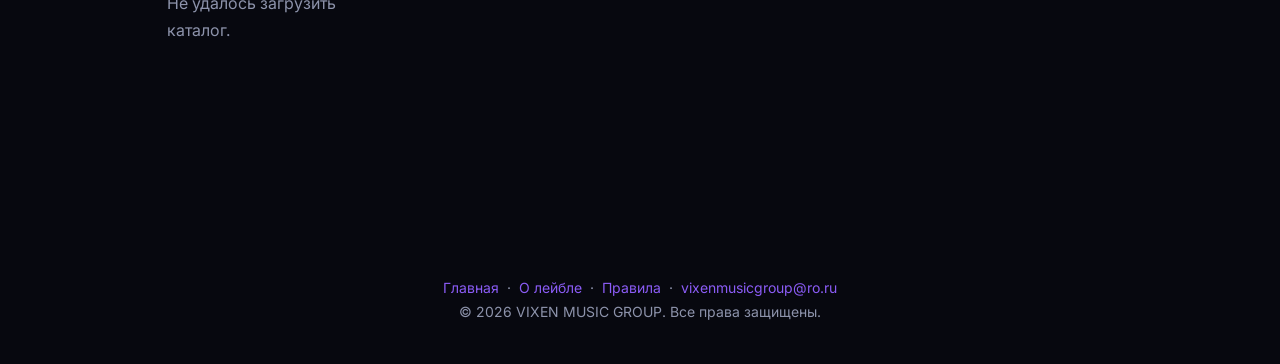
==== commit ca053341: "Update about.html" ====
--- a/about.html
+++ b/about.html
@@ -15,12 +15,7 @@
 <body>
 <nav>
   <a href="index.html" class="brand"><i>VIXEN</i> MUSIC GROUP<b>.</b></a>
-  <div class="links">
-    <a href="about.html">О лейбле</a><a href="about.html#catalog">Каталог</a><a href="rules.html">Правила</a>
-    <button class="btn btn-o sm" id="themeBtn" aria-label="Сменить тему">☀️</button>
-    <a href="index.html#login" class="btn btn-o sm">Войти</a>
-    <a href="index.html#apply" class="btn btn-y sm">Подать заявку</a>
-  </div>
+  <div class="links"><div class="nl"><a href="about.html">О лейбле</a><a href="about.html#catalog">Каталог</a><a href="rules.html">Правила</a></div><div class="nb"><button class="btn btn-o sm" id="themeBtn" aria-label="Сменить тему">☀️</button><a href="index.html#login" class="btn btn-o sm">Войти</a><a href="index.html#apply" class="btn btn-y sm">Подать заявку</a></div></div>
 </nav>
 
 <header class="ph"><span class="tag">О нас</span><h1>О <em>лейбле</em></h1></header>
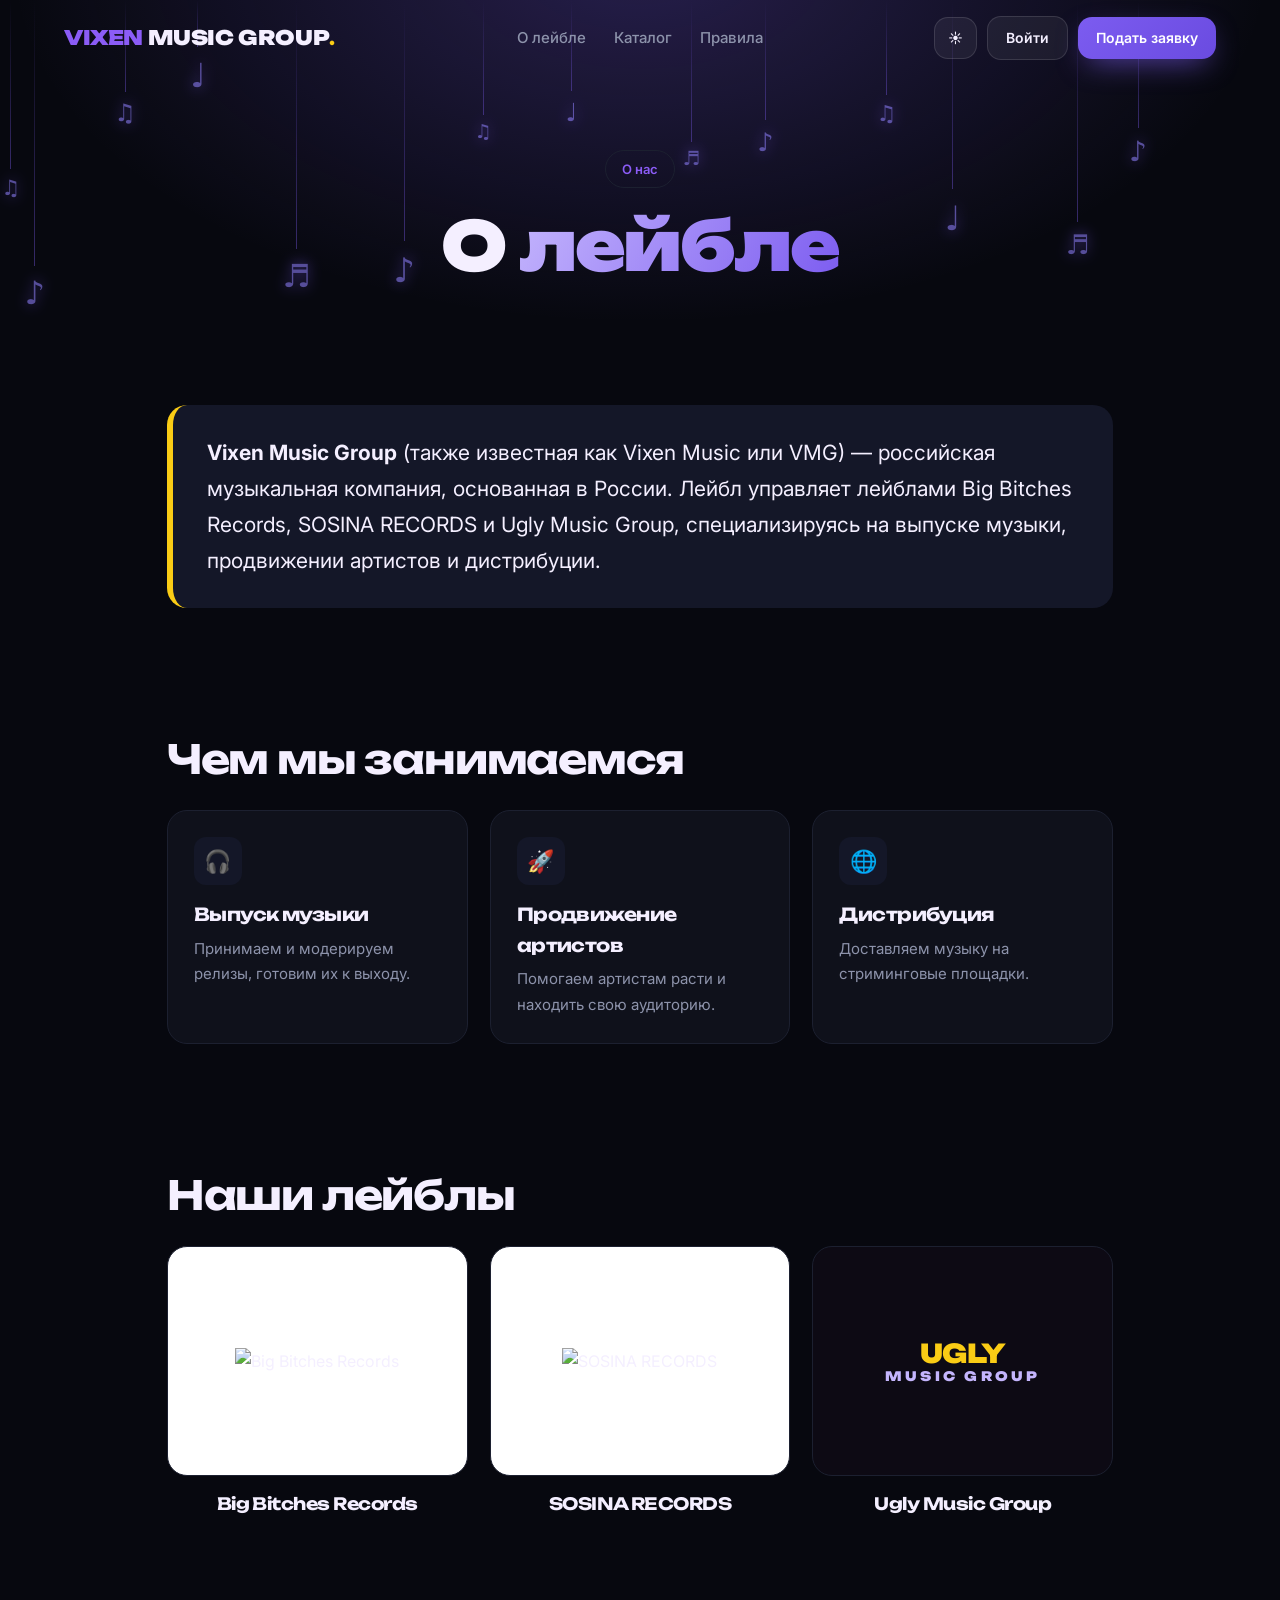
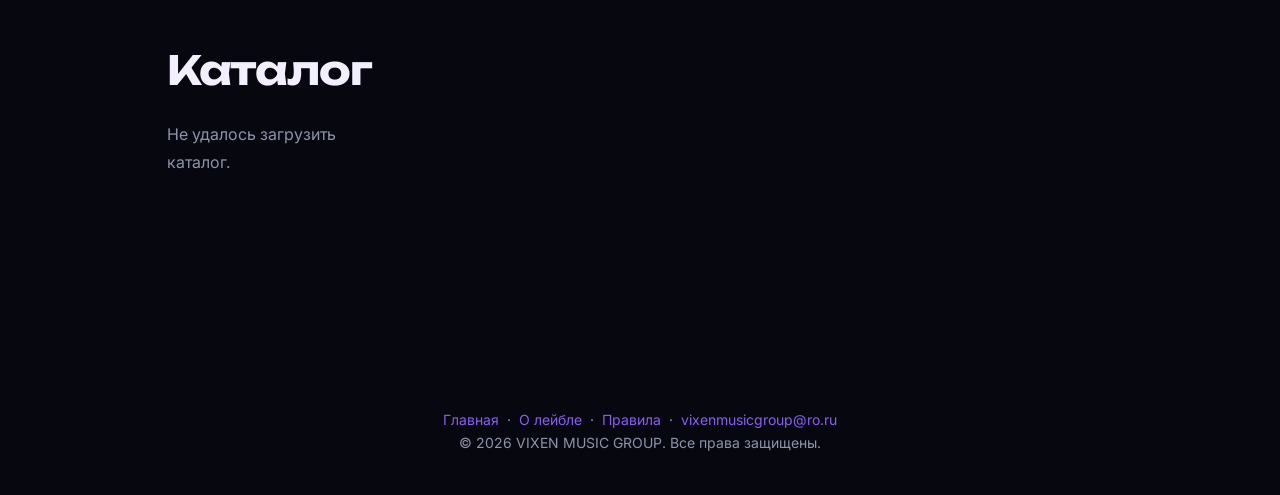
==== commit 22385423: "Update about.html" ====
--- a/about.html
+++ b/about.html
@@ -10,7 +10,10 @@
 <link rel="stylesheet" href="airy.css">
 <script src="airy.js"></script>
 <link rel="stylesheet" href="halloween.css">
-<script src="halloween.js"></script>
+<link rel="stylesheet" href="newyear.css">
+<script src="seasons.js"></script>
+<script src="i18n.js" defer></script>
+
 </head>
 <body>
 <nav>
--- a/airy.css
+++ b/airy.css
@@ -27,7 +27,7 @@
 .st2{gap:12px;margin:16px 0 24px;grid-template-columns:repeat(4,1fr)}@media(max-width:700px){.st2{grid-template-columns:repeat(2,1fr)}}
 .sc{padding:16px 18px;border-radius:16px}.sc b{font-size:24px}.sc span{font-size:13px}
 .sc.w{background:linear-gradient(135deg,#7c5cf033,var(--card));color:var(--ink)}.sc.w b{font-size:16px}.sc.w span{color:var(--mut)}
-.rl{padding:10px 14px;border-radius:14px;margin-bottom:8px;gap:12px}.rl .btn.sm{padding:7px 14px;font-size:13px}.rl img,.ph{width:46px;height:46px}
+.rl{padding:10px 14px;border-radius:14px;margin-bottom:8px;gap:12px}.rl .btn.sm{padding:7px 14px;font-size:13px}.rl img,.rl .ph{width:46px;height:46px}
 .tb{margin-bottom:20px}.tb h4{font-size:14px}.bd{padding:4px 12px;font-size:12px}
 #relForm,#albForm,#tkForm,#agForm,#catForm{padding:20px;border-radius:18px}.md{padding:26px;border-radius:22px}
 .cm input:not([type=checkbox]):not([type=radio]),.cm select,.cm textarea,.md input:not([type=checkbox]):not([type=radio]),.md select,.md textarea{padding:10px 14px;border-radius:12px}
@@ -35,3 +35,54 @@
 #relForm h4,#albForm h4{margin:22px 0 2px;font-size:14px}.trk{padding:16px;border-radius:16px}
 .ah{padding:12px 4vw}.ab{padding:22px 4vw}.agh{padding:24px;border-radius:22px}.stp{padding:14px}.agt{padding:20px}
 @media(max-width:800px){.cl{grid-template-columns:1fr}}
+
+/* ---- как у musmedia: левый hero, сильное свечение, стеклянные карточки, висячие ноты ---- */
+:root{--gl:rgba(255,255,255,.72);--glb:rgba(124,92,240,.18)}
+:root[data-theme=dark]{--gl:rgba(255,255,255,.06);--glb:rgba(255,255,255,.12)}
+nav{display:grid;grid-template-columns:1fr auto 1fr;gap:16px}.links{display:contents}
+.nl{display:flex;gap:28px;justify-content:center}.nb{display:flex;gap:10px;justify-content:flex-end;align-items:center}
+.nl a{color:var(--mut);font-weight:500;font-size:15px;transition:.25s}.nl a:hover{color:var(--ink)}
+@media(max-width:800px){nav{grid-template-columns:auto 1fr}.nl{display:none}}
+.btn-y{background:linear-gradient(135deg,#7c5cf0,#6a4be0);color:#fff;box-shadow:0 10px 30px -10px #7c5cf0cc}
+.btn-o{background:var(--gl);border:1px solid var(--glb);color:var(--ink)}.btn-o:hover{background:var(--pl)}
+header.hero{background:radial-gradient(760px 480px at 50% -6%,#6d4ff099,transparent 70%),radial-gradient(520px 360px at 72% 22%,#a855f744,transparent 70%),var(--bg)}
+.hero{place-items:center start;text-align:left;padding:130px max(6vw,calc((100vw - 1100px)/2)) 70px}
+.hero>.hc{max-width:760px}.hc h1{font-size:clamp(38px,6.2vw,80px);line-height:1.05}.hero p{margin-left:0}
+.hero .cta,.chips{justify-content:flex-start}
+.glass{position:absolute;z-index:2;display:flex;gap:12px;align-items:center;padding:14px 18px;border-radius:18px;background:var(--gl);border:1px solid var(--glb);backdrop-filter:blur(14px);animation:gb 7s ease-in-out infinite;box-shadow:0 20px 50px -30px #000}
+.g-a{right:max(6vw,calc((100vw - 1100px)/2));top:30%}.g-b{right:max(9vw,calc((100vw - 1000px)/2 + 60px));top:58%;animation-delay:-3s}
+.gi{width:38px;height:38px;border-radius:12px;display:grid;place-items:center;background:#7c5cf033;color:#8b6cf6;font-size:18px}
+.glass small{display:block;color:var(--mut);font-size:12px}.glass b{font-size:15px}
+@keyframes gb{50%{transform:translateY(-10px)}}@media(max-width:1000px){.glass{display:none}}
+.nt{position:absolute;top:0;display:flex;flex-direction:column;align-items:center;color:#8b7cf6;opacity:.6;text-shadow:0 0 14px #7c5cf0;animation:ntb ease-in-out infinite alternate}
+.nt i{width:1px;background:linear-gradient(transparent,#7c5cf0aa)}
+@keyframes ntb{from{transform:translateY(-8px)}to{transform:translateY(12px)}}
+@media(prefers-reduced-motion:reduce){.glass,.nt{animation:none}}
+header.hero>div.glass{position:absolute;max-width:none}
+
+/* ---- кабинет: узкая панель с иконками (артист и админ) ---- */
+.cl{grid-template-columns:68px 1fr}
+aside{width:68px;align-items:center;padding:16px 0;gap:6px}aside .brand{font-size:22px;margin-bottom:14px}
+.sb{position:relative;width:46px;height:46px;padding:0;display:grid;place-items:center;border-radius:14px;color:var(--mut);background:none;transition:.2s}
+.sb:hover{background:var(--pl);color:var(--ink)}
+.sb.a{background:#7c5cf01f;color:#a78bfa;box-shadow:0 0 0 1px #7c5cf055,0 0 26px -8px #7c5cf0}
+:root:not([data-theme=dark]) .sb.a{color:#6d4ff0}
+.sb svg{width:22px;height:22px}
+.sb .tt{display:block;position:absolute;left:58px;top:50%;transform:translate(-4px,-50%);white-space:nowrap;background:var(--card);border:1px solid var(--bd);color:var(--ink);padding:6px 11px;border-radius:10px;font-size:13px;font-weight:500;opacity:0;pointer-events:none;transition:.15s;z-index:30;box-shadow:0 10px 30px -12px #000}
+.sb:hover .tt,.sb:focus-visible .tt{opacity:1;transform:translate(0,-50%)}
+.bg2{position:absolute;top:1px;right:-2px;min-width:18px;padding:0 5px;border-radius:99px;background:var(--p);color:#fff;font-size:10px;font-weight:700;line-height:16px;text-align:center}.bg2:empty{display:none}
+.ab{display:flex;gap:22px;align-items:flex-start}.ab>div:not(#atabs){flex:1;min-width:0}
+#atabs{flex-direction:column;flex-wrap:nowrap;gap:6px;margin:0;position:sticky;top:80px;flex:none}
+@media(max-width:800px){aside{width:auto;flex-direction:row;overflow-x:auto;padding:8px;gap:4px;height:auto;position:static}aside .brand{margin:0 8px 0 4px}#cHome{margin:0 0 0 auto!important}.sb .tt{display:none}.ab{flex-direction:column}#atabs{flex-direction:row;overflow-x:auto;position:static;max-width:100%}}
+#atabs .sb{border:0;border-radius:14px;background:none;padding:0;color:var(--mut)}
+#atabs .sb:hover{background:var(--pl);color:var(--ink)}
+#atabs .sb.a{background:#7c5cf01f;color:#a78bfa;box-shadow:0 0 0 1px #7c5cf055,0 0 26px -8px #7c5cf0}
+:root:not([data-theme=dark]) #atabs .sb.a{color:#6d4ff0}.bg2{white-space:nowrap}
+
+/* ---- «Начало» компактнее ---- */
+#vHome h2{margin-bottom:10px}
+.st2{display:flex;flex-wrap:wrap;gap:10px;margin:8px 0 14px}
+.st2 .sc{flex:1 1 110px;display:flex;align-items:baseline;gap:10px;padding:10px 14px;border-radius:14px}
+.st2 .sc b{font-size:20px;display:inline}.st2 .sc span{font-size:12.5px}
+.st2 .sc.w{flex-basis:100%;padding:8px 14px}.st2 .sc.w b{font-size:14px}
+#vHome .tb{margin-bottom:14px}#vHome .tb h4{margin-bottom:8px}
--- a/halloween.css
+++ b/halloween.css
@@ -18,3 +18,4 @@
 #hws i{width:1px;height:90px;background:#ffffff55}#hws b{font-size:24px;margin-top:-4px;font-weight:400}
 @keyframes hwsw{0%,100%{transform:rotate(-5deg)}50%{transform:rotate(5deg)}}
 @media(prefers-reduced-motion:reduce){#hw span,#hws{animation:none!important}}
+[data-season=halloween] header.ph{background:radial-gradient(900px 520px at 50% -12%,#a78bfa44,transparent 70%),radial-gradient(600px 150px at 50% 45%,#ff8a2a2a,transparent 70%),var(--bg)}
